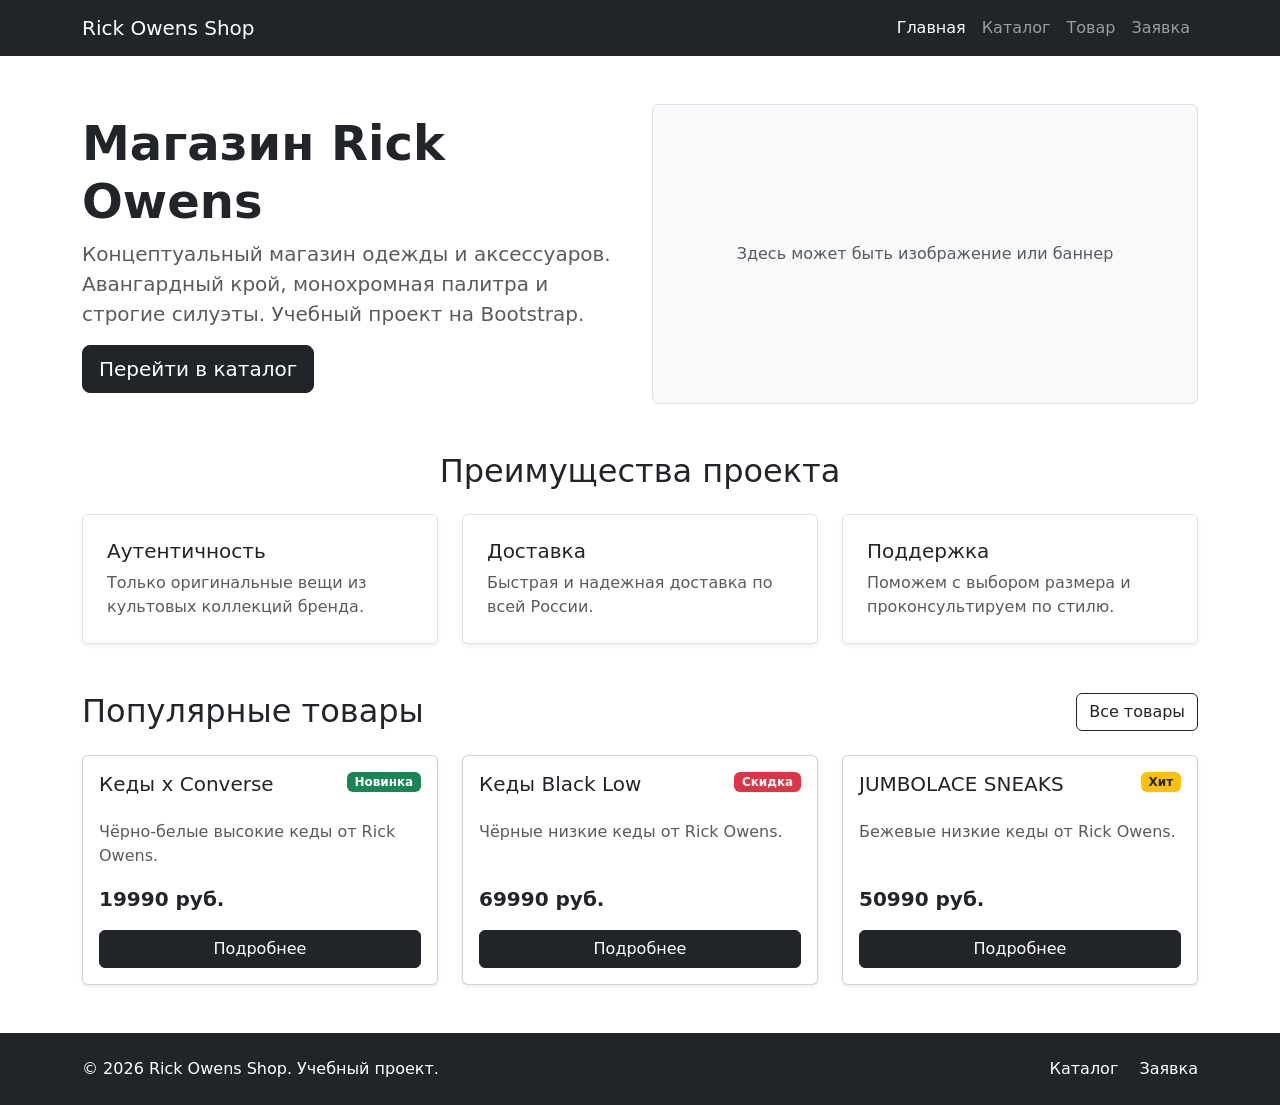
==== index.html @ 62a65fe1 "feat: add catalog, product and order pages with Bootstrap components" ====
<!DOCTYPE html>
<html lang="ru">
<head>
    <meta charset="UTF-8">
    <meta name="viewport" content="width=device-width, initial-scale=1.0">
    <title>Главная – Rick Owens Shop</title>
    
    <!-- Подключение Bootstrap CSS (CDN) -->
    <link href="https://cdn.jsdelivr.net/npm/bootstrap@5.3.3/dist/css/bootstrap.min.css" rel="stylesheet">
    
    <!-- Собственные стили (всегда подключаются ПОСЛЕ Bootstrap) -->
    <link rel="stylesheet" href="css/custom.css">
</head>
<body class="d-flex flex-column min-vh-100">

    <!-- ================= НАВИГАЦИЯ ================= -->
    <nav class="navbar navbar-expand-lg navbar-dark bg-dark">
        <div class="container">
            <a class="navbar-brand" href="index.html">Rick Owens Shop</a>
            
            <!-- Кнопка для мобильного меню (бургер) -->
            <button class="navbar-toggler" type="button" data-bs-toggle="collapse" data-bs-target="#mainNavbar" aria-controls="mainNavbar" aria-expanded="false" aria-label="Переключить навигацию">
                <span class="navbar-toggler-icon"></span>
            </button>
            
            <!-- Само меню -->
            <div class="collapse navbar-collapse" id="mainNavbar">
                <ul class="navbar-nav ms-auto">
                    <li class="nav-item">
                        <a class="nav-link active" aria-current="page" href="index.html">Главная</a>
                    </li>
                    <li class="nav-item">
                        <a class="nav-link" href="catalog.html">Каталог</a>
                    </li>
                    <li class="nav-item">
                        <a class="nav-link" href="product.html">Товар</a>
                    </li>
                    <li class="nav-item">
                        <a class="nav-link" href="order.html">Заявка</a>
                    </li>
                </ul>
            </div>
        </div>
    </nav>

    <!-- ================= ОСНОВНОЙ КОНТЕНТ ================= -->
    <main class="flex-grow-1">
        
        <!-- Hero-блок -->
        <section class="container my-5">
            <div class="row align-items-center g-4">
                <div class="col-12 col-lg-6">
                    <h1 class="display-5 fw-bold">Магазин Rick Owens</h1>
                    <p class="lead text-muted">
                        Концептуальный магазин одежды и аксессуаров. Авангардный крой, монохромная палитра и строгие силуэты. Учебный проект на Bootstrap.
                    </p>
                    <a class="btn btn-dark btn-lg" href="catalog.html">Перейти в каталог</a>
                </div>
                <div class="col-12 col-lg-6">
                    <!-- Блок-заглушка для картинки -->
                    <div class="placeholder-box bg-light border rounded d-flex align-items-center justify-content-center">
                        <span class="text-muted">Здесь может быть изображение или баннер</span>
                    </div>
                </div>
            </div>
        </section>

        <!-- Блок преимуществ -->
        <section class="container my-5">
            <h2 class="text-center mb-4">Преимущества проекта</h2>
            <div class="row g-4">
                <div class="col-12 col-md-4">
                    <div class="p-4 border rounded h-100 bg-white shadow-sm">
                        <h3 class="h5">Аутентичность</h3>
                        <p class="mb-0 text-muted">Только оригинальные вещи из культовых коллекций бренда.</p>
                    </div>
                </div>
                <div class="col-12 col-md-4">
                    <div class="p-4 border rounded h-100 bg-white shadow-sm">
                        <h3 class="h5">Доставка</h3>
                        <p class="mb-0 text-muted">Быстрая и надежная доставка по всей России.</p>
                    </div>
                </div>
                <div class="col-12 col-md-4">
                    <div class="p-4 border rounded h-100 bg-white shadow-sm">
                        <h3 class="h5">Поддержка</h3>
                        <p class="mb-0 text-muted">Поможем с выбором размера и проконсультируем по стилю.</p>
                    </div>
                </div>
            </div>
        </section>

        <!-- Сетка популярных товаров -->
        <section class="container my-5">
            <div class="d-flex justify-content-between align-items-center mb-4">
                <h2 class="mb-0">Популярные товары</h2>
                <a class="btn btn-outline-dark" href="catalog.html">Все товары</a>
            </div>
            
            <div class="row g-4">
                <!-- Карточка 1 -->
                <div class="col-12 col-md-6 col-lg-4">
                    <div class="card h-100 shadow-sm">
                        <div class="card-body d-flex flex-column">
                            <div class="d-flex justify-content-between align-items-start mb-3">
                                <h3 class="h5 card-title">Кеды x Converse</h3>
                                <span class="badge bg-success">Новинка</span>
                            </div>
                            <p class="card-text text-muted">Чёрно-белые высокие кеды от Rick Owens.</p>
                            <p class="fw-bold fs-5 mt-auto">19990 руб.</p>
                            <a href="product.html" class="btn btn-dark">Подробнее</a>
                        </div>
                    </div>
                </div>
                
                <!-- Карточка 2 -->
                <div class="col-12 col-md-6 col-lg-4">
                    <div class="card h-100 shadow-sm">
                        <div class="card-body d-flex flex-column">
                            <div class="d-flex justify-content-between align-items-start mb-3">
                                <h3 class="h5 card-title">Кеды Black Low</h3>
                                <span class="badge bg-danger">Скидка</span>
                            </div>
                            <p class="card-text text-muted">Чёрные низкие кеды от Rick Owens.</p>
                            <p class="fw-bold fs-5 mt-auto">69990 руб.</p>
                            <a href="product.html" class="btn btn-dark">Подробнее</a>
                        </div>
                    </div>
                </div>

                <!-- Карточка 3 -->
                <div class="col-12 col-md-6 col-lg-4">
                    <div class="card h-100 shadow-sm">
                        <div class="card-body d-flex flex-column">
                            <div class="d-flex justify-content-between align-items-start mb-3">
                                <h3 class="h5 card-title">JUMBOLACE SNEAKS</h3>
                                <span class="badge bg-warning text-dark">Хит</span>
                            </div>
                            <p class="card-text text-muted">Бежевые низкие кеды от Rick Owens.</p>
                            <p class="fw-bold fs-5 mt-auto">50990 руб.</p>
                            <a href="product.html" class="btn btn-dark">Подробнее</a>
                        </div>
                    </div>
                </div>
            </div>
        </section>
    </main>

    <!-- ================= ПОДВАЛ ================= -->
    <footer class="bg-dark text-white py-4 mt-auto">
        <div class="container">
            <div class="row align-items-center g-3">
                <div class="col-12 col-md-6 text-center text-md-start">
                    <p class="mb-0">&copy; 2026 Rick Owens Shop. Учебный проект.</p>
                </div>
                <div class="col-12 col-md-6 text-center text-md-end">
                    <a class="text-white text-decoration-none me-3" href="catalog.html">Каталог</a>
                    <a class="text-white text-decoration-none" href="order.html">Заявка</a>
                </div>
            </div>
        </div>
    </footer>

    <!-- Подключение Bootstrap JS (ОБЯЗАТЕЛЬНО в самом конце, для работы меню и модалок) -->
    <script src="https://cdn.jsdelivr.net/npm/bootstrap@5.3.3/dist/js/bootstrap.bundle.min.js"></script>
</body>
</html>
---- css/custom.css ----
body { min-height: 100vh; }
.placeholder-box { min-height: 300px; }
.placeholder-image {
    min-height: 320px;
}

.card-img-top {
    height: 180px;
    object-fit: cover;
}
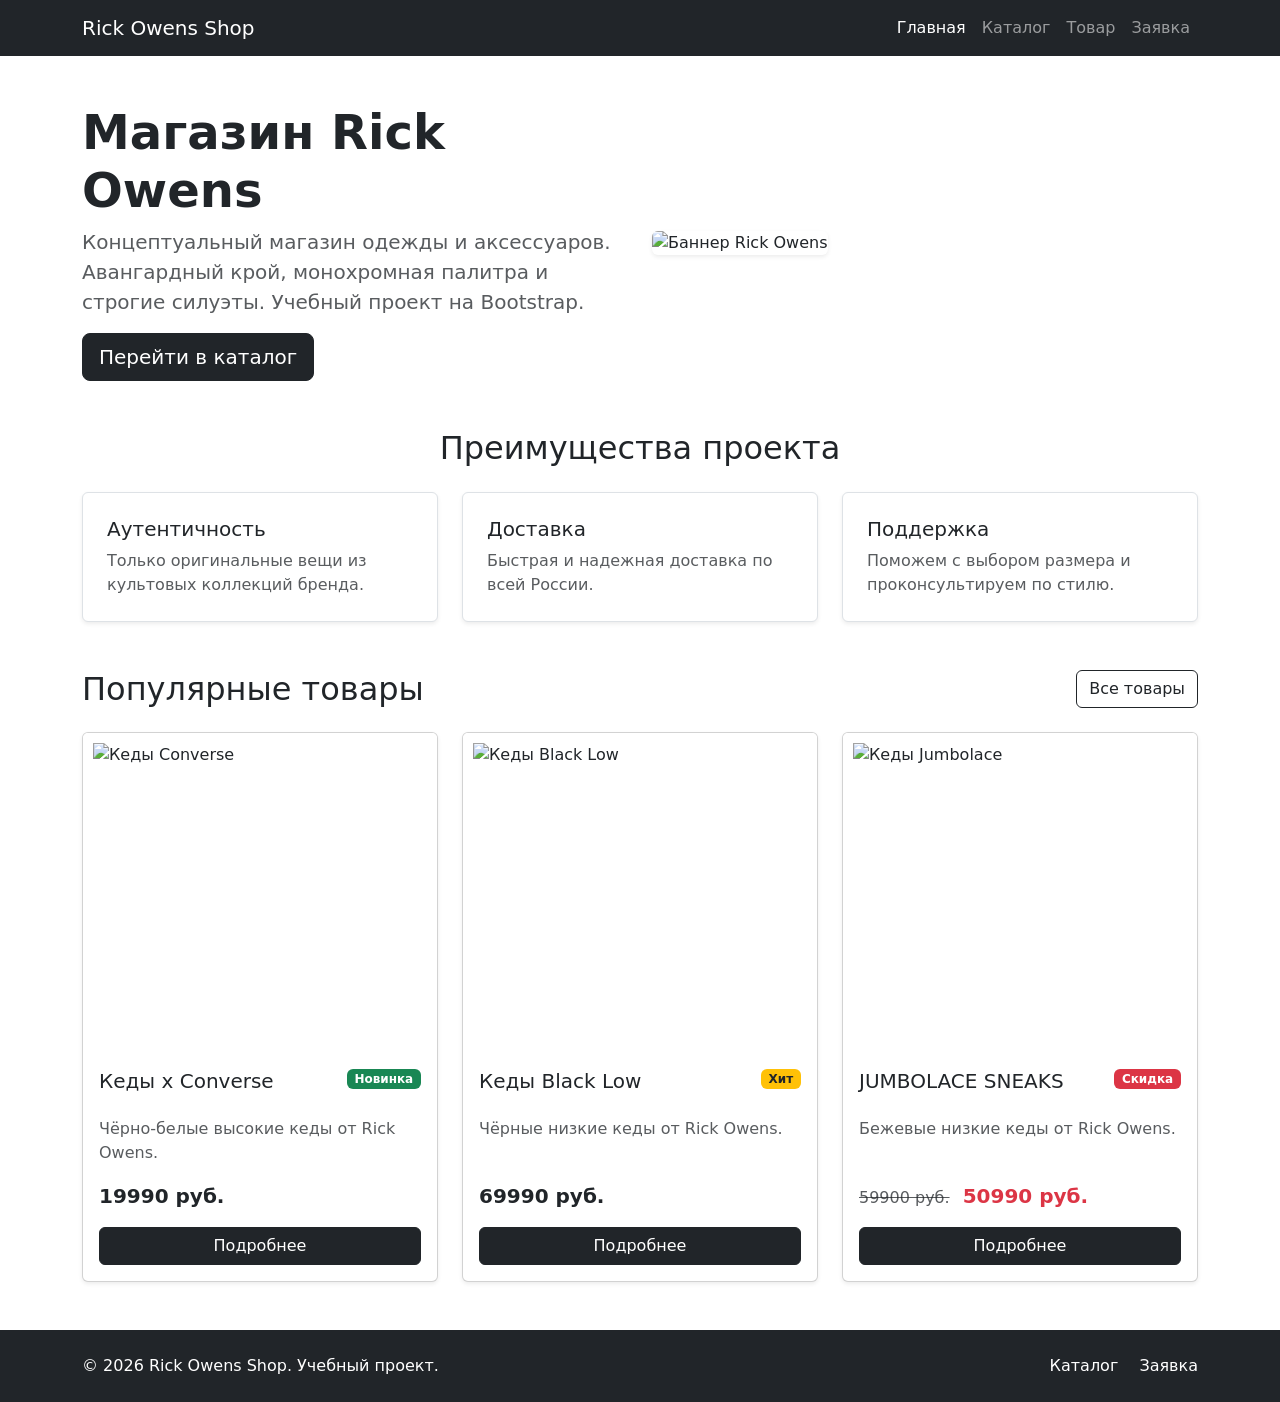
==== commit 77ef5977: "fix: add Bootstrap tabs component and finalize README for KR2" ====
--- a/index.html
+++ b/index.html
@@ -8,7 +8,7 @@
     <!-- Подключение Bootstrap CSS (CDN) -->
     <link href="https://cdn.jsdelivr.net/npm/bootstrap@5.3.3/dist/css/bootstrap.min.css" rel="stylesheet">
     
-    <!-- Собственные стили (всегда подключаются ПОСЛЕ Bootstrap) -->
+    <!-- Собственные стили -->
     <link rel="stylesheet" href="css/custom.css">
 </head>
 <body class="d-flex flex-column min-vh-100">
@@ -18,12 +18,10 @@
         <div class="container">
             <a class="navbar-brand" href="index.html">Rick Owens Shop</a>
             
-            <!-- Кнопка для мобильного меню (бургер) -->
             <button class="navbar-toggler" type="button" data-bs-toggle="collapse" data-bs-target="#mainNavbar" aria-controls="mainNavbar" aria-expanded="false" aria-label="Переключить навигацию">
                 <span class="navbar-toggler-icon"></span>
             </button>
             
-            <!-- Само меню -->
             <div class="collapse navbar-collapse" id="mainNavbar">
                 <ul class="navbar-nav ms-auto">
                     <li class="nav-item">
@@ -57,10 +55,8 @@
                     <a class="btn btn-dark btn-lg" href="catalog.html">Перейти в каталог</a>
                 </div>
                 <div class="col-12 col-lg-6">
-                    <!-- Блок-заглушка для картинки -->
-                    <div class="placeholder-box bg-light border rounded d-flex align-items-center justify-content-center">
-                        <span class="text-muted">Здесь может быть изображение или баннер</span>
-                    </div>
+                    <!-- ВСТАВЛЕНА ВАША НОВАЯ КАРТИНКА -->
+                    <img src="https://cdn1.ozonusercontent.com/s3/product-service-meta-media/db0dad91-f646-453c-8c2d-a75bb1e1d70c.jpg" class="img-fluid rounded shadow-sm" alt="Баннер Rick Owens">
                 </div>
             </div>
         </section>
@@ -101,14 +97,15 @@
                 <!-- Карточка 1 -->
                 <div class="col-12 col-md-6 col-lg-4">
                     <div class="card h-100 shadow-sm">
+                        <img src="https://cdn.poizon.com/pro-img/origin-img/20251206/ae208d5e15944f29ae60a9178b10e667.jpg" class="card-img-top" alt="Кеды Converse">
                         <div class="card-body d-flex flex-column">
                             <div class="d-flex justify-content-between align-items-start mb-3">
                                 <h3 class="h5 card-title">Кеды x Converse</h3>
                                 <span class="badge bg-success">Новинка</span>
                             </div>
                             <p class="card-text text-muted">Чёрно-белые высокие кеды от Rick Owens.</p>
-                            <p class="fw-bold fs-5 mt-auto">19990 руб.</p>
-                            <a href="product.html" class="btn btn-dark">Подробнее</a>
+                            <p class="fw-bold fs-5 mt-auto mb-2">19990 руб.</p>
+                            <a href="product.html" class="btn btn-dark mt-2">Подробнее</a>
                         </div>
                     </div>
                 </div>
@@ -116,14 +113,15 @@
                 <!-- Карточка 2 -->
                 <div class="col-12 col-md-6 col-lg-4">
                     <div class="card h-100 shadow-sm">
+                        <img src="https://i.ebayimg.com/images/g/hHEAAOSwvqFoV1kY/s-l1600.jpg" class="card-img-top" alt="Кеды Black Low">
                         <div class="card-body d-flex flex-column">
                             <div class="d-flex justify-content-between align-items-start mb-3">
                                 <h3 class="h5 card-title">Кеды Black Low</h3>
-                                <span class="badge bg-danger">Скидка</span>
+                                <span class="badge bg-warning text-dark">Хит</span>
                             </div>
                             <p class="card-text text-muted">Чёрные низкие кеды от Rick Owens.</p>
-                            <p class="fw-bold fs-5 mt-auto">69990 руб.</p>
-                            <a href="product.html" class="btn btn-dark">Подробнее</a>
+                            <p class="fw-bold fs-5 mt-auto mb-2">69990 руб.</p>
+                            <a href="product-black-low.html" class="btn btn-dark mt-2">Подробнее</a>
                         </div>
                     </div>
                 </div>
@@ -131,14 +129,18 @@
                 <!-- Карточка 3 -->
                 <div class="col-12 col-md-6 col-lg-4">
                     <div class="card h-100 shadow-sm">
+                        <img src="https://usmall.ru/image/1407/25/64/a1e325dbf848eb90a4ee4cf05c4357e7.jpeg" class="card-img-top" alt="Кеды Jumbоlace">
                         <div class="card-body d-flex flex-column">
                             <div class="d-flex justify-content-between align-items-start mb-3">
                                 <h3 class="h5 card-title">JUMBOLACE SNEAKS</h3>
-                                <span class="badge bg-warning text-dark">Хит</span>
+                                <span class="badge bg-danger">Скидка</span>
                             </div>
                             <p class="card-text text-muted">Бежевые низкие кеды от Rick Owens.</p>
-                            <p class="fw-bold fs-5 mt-auto">50990 руб.</p>
-                            <a href="product.html" class="btn btn-dark">Подробнее</a>
+                            <p class="mt-auto mb-2">
+                                <span class="text-muted text-decoration-line-through me-2">59900 руб.</span>
+                                <span class="fw-bold fs-5 text-danger">50990 руб.</span>
+                            </p>
+                            <a href="product-jumbo.html" class="btn btn-dark mt-2">Подробнее</a>
                         </div>
                     </div>
                 </div>
@@ -161,7 +163,7 @@
         </div>
     </footer>
 
-    <!-- Подключение Bootstrap JS (ОБЯЗАТЕЛЬНО в самом конце, для работы меню и модалок) -->
+    <!-- Подключение Bootstrap JS -->
     <script src="https://cdn.jsdelivr.net/npm/bootstrap@5.3.3/dist/js/bootstrap.bundle.min.js"></script>
 </body>
 </html>
--- a/css/custom.css
+++ b/css/custom.css
@@ -1,10 +1,21 @@
-body { min-height: 100vh; }
-.placeholder-box { min-height: 300px; }
-.placeholder-image {
-    min-height: 320px;
+/* Базовые настройки */
+body { 
+    min-height: 100vh; 
 }
 
+/* Контейнер для картинок в карточках товаров */
 .card-img-top {
-    height: 180px;
-    object-fit: cover;
+    width: 100%;
+    height: 320px;          /* Увеличили высоту с 250 до 320px (картинка станет крупнее) */
+    object-fit: contain;    /* Картинка видна ЦЕЛИКОМ, не обрезается */
+    background-color: #ffffff; 
+    padding: 10px;          /* Оставили небольшой отступ, чтобы не прилипала к краям */
+}
+/* Стили для картинки на странице товара (чтобы она не была гигантской) */
+.product-main-image {
+    width: 100%;
+    height: 400px;
+    object-fit: contain; 
+    padding: 20px;
+    background-color: #ffffff;
 }
